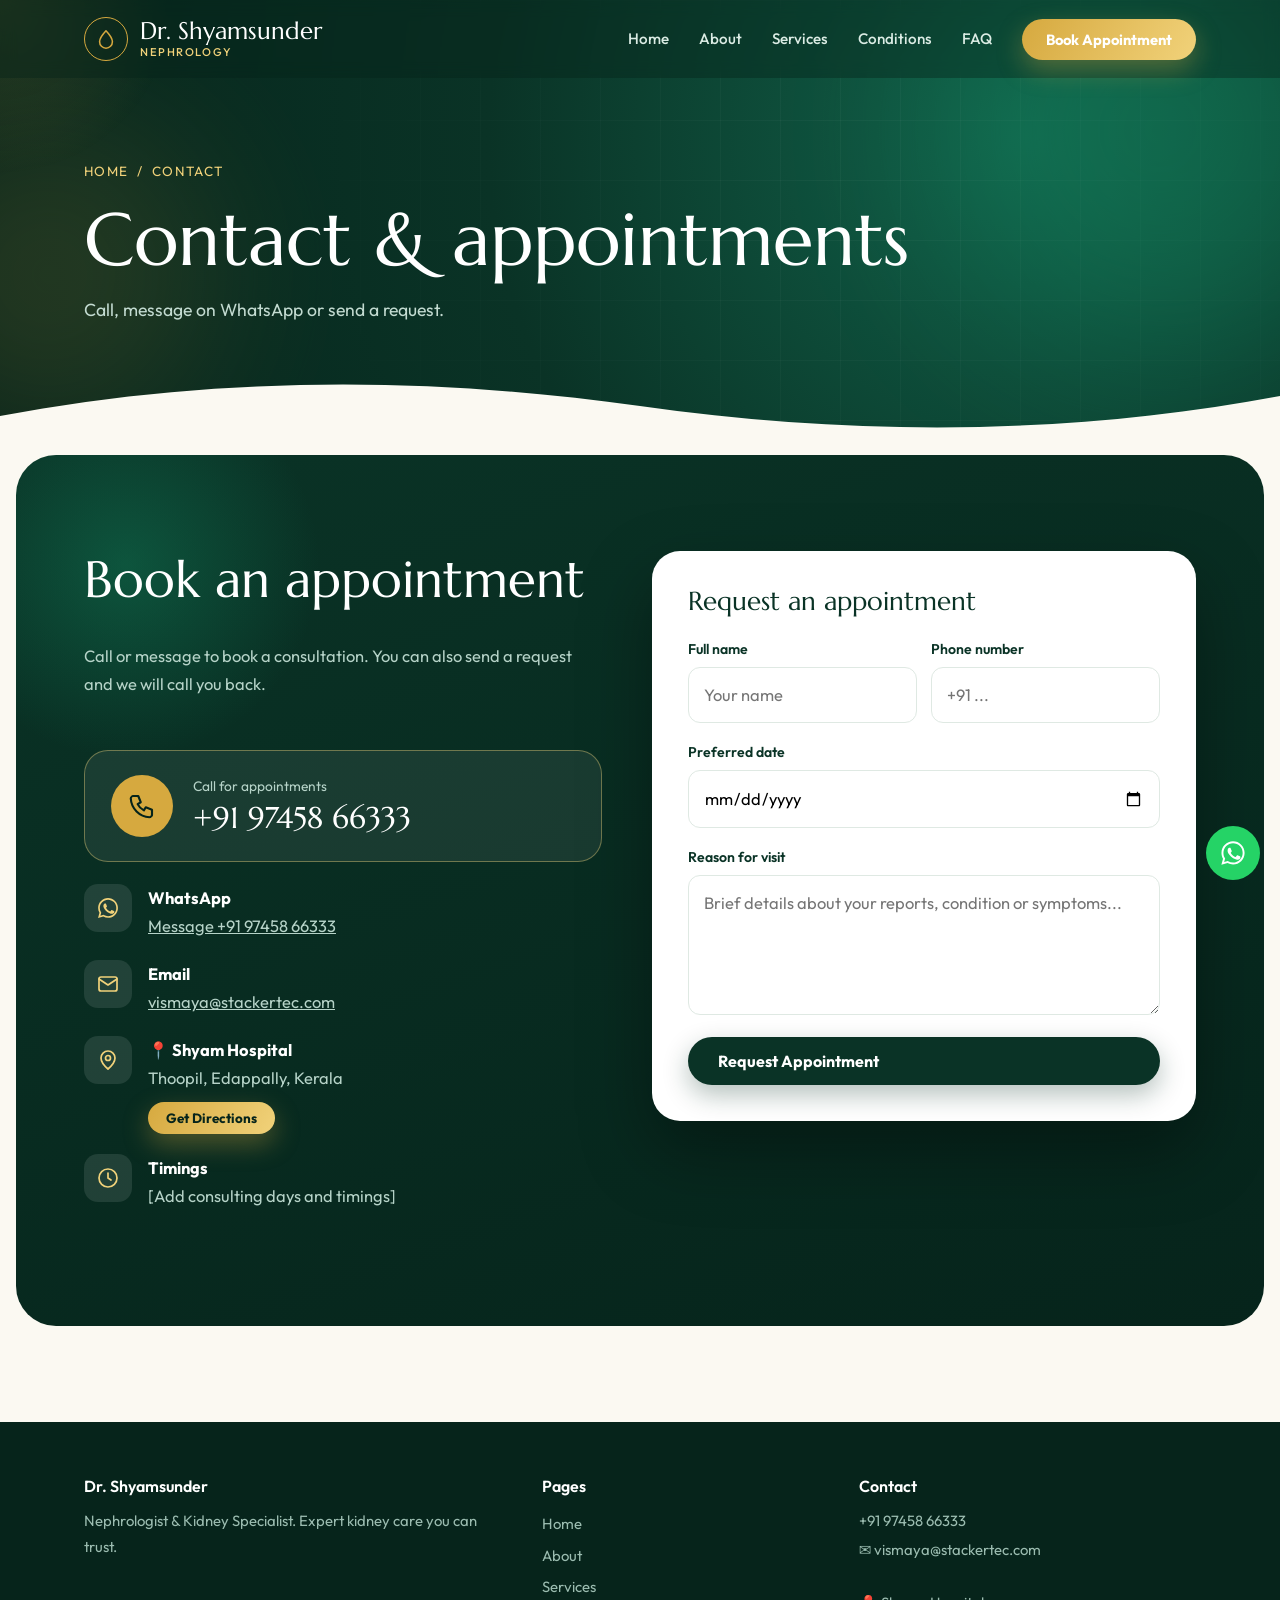
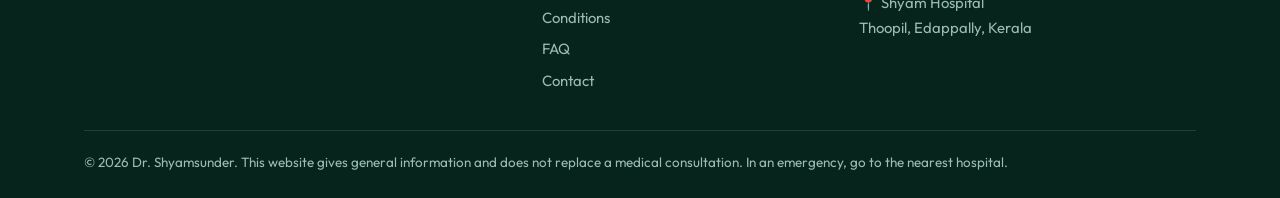
==== doctor11-website/contact.html @ edbea29a "Add files via upload" ====
<!DOCTYPE html>
<html lang="en">
<head>
<meta charset="utf-8">
<meta name="viewport" content="width=device-width,initial-scale=1">
<title>Contact &amp; Appointments | Dr. Shyamsunder, Nephrologist</title>
<meta name="description" content="Book a nephrology appointment with Dr. Shyamsunder. Call +91 97458 66333, message on WhatsApp, or send an appointment request online.">
<link rel="preconnect" href="https://fonts.googleapis.com">
<link rel="stylesheet" href="https://fonts.googleapis.com/css2?family=Marcellus&family=Outfit:wght@400;500;600;700&display=swap">
<link rel="stylesheet" href="css/style.css">
</head>
<body>
<svg width="0" height="0" style="position:absolute"><defs>
<symbol id="kidney" viewBox="0 0 24 24"><path d="M14 3C8 2 4 7 5 13c1 6 5 9 8 8 3-1 2-4 1-5-1-2 0-4 2-4 4-1 6-3 5-6-1-3-4-4-7-3z"/></symbol>
<symbol id="drop" viewBox="0 0 24 24"><path d="M12 3s7 7.5 7 12a7 7 0 01-14 0c0-4.5 7-12 7-12z"/></symbol>
<symbol id="flash" viewBox="0 0 24 24"><path d="M13 2L5 14h6l-1 8 8-12h-6z"/></symbol>
<symbol id="swap" viewBox="0 0 24 24"><path d="M4 8h14l-3-3M20 16H6l3 3"/></symbol>
<symbol id="heart" viewBox="0 0 24 24"><path d="M12 21s-8-5-8-11a4.5 4.5 0 018-3 4.5 4.5 0 018 3c0 6-8 11-8 11z"/></symbol>
<symbol id="shield" viewBox="0 0 24 24"><path d="M12 3l8 3v6c0 5-4 8-8 9-4-1-8-4-8-9V6z"/><path d="M8.5 12l2.5 2.5 4.5-5"/></symbol>
<symbol id="leaf" viewBox="0 0 24 24"><path d="M5 19C5 9 11 4 20 4c0 9-5 15-15 15zM5 19l8-8"/></symbol>
<symbol id="chat" viewBox="0 0 24 24"><path fill="currentColor" stroke="none" d="M12.04 2C6.58 2 2.13 6.45 2.13 11.91C2.13 13.66 2.59 15.36 3.45 16.86L2.05 22L7.3 20.62C8.75 21.41 10.38 21.83 12.04 21.83C17.5 21.83 21.95 17.38 21.95 11.92C21.95 9.27 20.92 6.78 19.05 4.91C17.18 3.03 14.69 2 12.04 2M12.05 3.67C14.25 3.67 16.31 4.53 17.87 6.09C19.42 7.65 20.28 9.72 20.28 11.92C20.28 16.46 16.58 20.15 12.04 20.15C10.56 20.15 9.11 19.76 7.85 19L7.55 18.83L4.43 19.65L5.26 16.61L5.06 16.29C4.24 14.99 3.81 13.47 3.81 11.91C3.81 7.37 7.5 3.67 12.05 3.67M9.05 7.42C8.87 7.42 8.57 7.49 8.32 7.76C8.07 8.03 7.36 8.7 7.36 10.05C7.36 11.4 8.35 12.7 8.49 12.88C8.63 13.07 10.42 15.82 13.16 17C15.44 17.98 15.9 17.78 16.39 17.74C16.88 17.69 17.96 17.09 18.18 16.46C18.4 15.84 18.4 15.3 18.34 15.19C18.27 15.08 18.09 15.02 17.82 14.88C17.54 14.75 16.19 14.09 15.94 14C15.69 13.91 15.51 13.86 15.33 14.14C15.14 14.41 14.61 15.08 14.45 15.26C14.29 15.45 14.13 15.47 13.85 15.33C13.58 15.2 12.69 14.9 11.64 13.97C10.82 13.24 10.27 12.34 10.11 12.07C9.95 11.79 10.1 11.64 10.24 11.51C10.36 11.39 10.51 11.2 10.65 11.04C10.79 10.88 10.84 10.76 10.93 10.58C11.02 10.4 10.97 10.24 10.9 10.11C10.84 9.97 10.28 8.6 10.05 8.05C9.82 7.51 9.59 7.59 9.42 7.58C9.26 7.58 9.07 7.42 9.05 7.42Z"/></symbol>
<symbol id="mail" viewBox="0 0 24 24"><rect x="3" y="5" width="18" height="14" rx="2"/><path d="M3 7l9 6 9-6"/></symbol>
<symbol id="phone" viewBox="0 0 24 24"><path d="M5 4h4l2 5-2.5 1.5a11 11 0 005 5L15 13l5 2v4a2 2 0 01-2 2A16 16 0 013 6a2 2 0 012-2z"/></symbol>
<symbol id="cal" viewBox="0 0 24 24"><rect x="4" y="5" width="16" height="15" rx="2"/><path d="M4 10h16M9 3v4M15 3v4"/></symbol>
<symbol id="pin" viewBox="0 0 24 24"><path d="M12 21s7-6 7-11a7 7 0 10-14 0c0 5 7 11 7 11z"/><circle cx="12" cy="10" r="2.5"/></symbol>
<symbol id="clock" viewBox="0 0 24 24"><circle cx="12" cy="12" r="9"/><path d="M12 7v5l3 2"/></symbol>
<symbol id="chat2" viewBox="0 0 24 24"><path d="M4 5h16v11H9l-5 4z"/></symbol>
<symbol id="list" viewBox="0 0 24 24"><path d="M9 6h11M9 12h11M9 18h11M4 6h.01M4 12h.01M4 18h.01"/></symbol>
<symbol id="clip" viewBox="0 0 24 24"><rect x="5" y="4" width="14" height="17" rx="2"/><path d="M9 4V3h6v1M9 11h6M9 15h4"/></symbol>
<symbol id="glass" viewBox="0 0 24 24"><path d="M7 3h10l-1 18H8z"/><path d="M7.500 10h9"/></symbol>
<symbol id="salt" viewBox="0 0 24 24"><path d="M8 3h8v4H8zM7 7h10l-1 14H8z"/></symbol>
<symbol id="pill" viewBox="0 0 24 24"><rect x="3" y="9" width="18" height="7" rx="3.500" transform="rotate(-40 12 12)"/><path d="M9.500 9.500l5 5"/></symbol>
</defs></svg>

<div id="bar"></div>
<div id="glow"></div>
<div id="toast"></div>

<header id="hd">
  <div class="w">
    <a class="logo" href="index.html"><i><svg class="i" style="width:22px;height:22px"><use href="#drop"/></svg></i><span>Dr. Shyamsunder<small>Nephrology</small></span></a>
    <button class="bg" id="bg" aria-label="Menu">&#9776;</button>
    <nav id="nv" aria-label="Main">
      <a href="index.html">Home</a>
      <a href="about.html">About</a>
      <a href="services.html">Services</a>
      <a href="conditions.html">Conditions</a>
      <a href="faq.html">FAQ</a>
      <a class="btn mag on" href="contact.html">Book Appointment</a>
    </nav>
  </div>
</header>

<main>
  <div class="ph">
    <div class="blob b1" data-sp=".09"></div>
    <div class="blob b2" data-sp="-.06"></div>
    <div class="w">
      <div class="crumb hx" style="--i:0"><a href="index.html">Home</a> &nbsp;/&nbsp; Contact</div>
      <h1 class="hx" style="--i:1">Contact &amp; appointments</h1>
      <p class="hx" style="--i:2">Call, message on WhatsApp or send a request.</p>
    </div>
    <div class="cur" aria-hidden="true">
      <svg viewBox="0 0 1440 80" preserveAspectRatio="none"><path d="M0 80V40C240 0 480 0 720 30s480 30 720-10V80z" fill="#fbf9f2"/></svg>
    </div>
  </div>

  <section class="dk" id="contact">
    <div class="w ct">
      <div>
        <div class="head">
          <h2 class="rv">Book an appointment</h2>
          <p class="rv">Call or message to book a consultation. You can also send a request and we will call you back.</p>
        </div>
        <a class="call rv" href="tel:+919745866333">
          <svg class="i"><use href="#phone"/></svg>
          <div>
            <small>Call for appointments</small>
            <b>+91 97458 66333</b>
          </div>
        </a>
        <div class="ci rv">
          <svg class="i"><use href="#chat"/></svg>
          <div>
            <b>WhatsApp</b>
            <a href="https://wa.me/919745866333" target="_blank" rel="noopener" style="color:#b6d3c8">Message +91 97458 66333</a>
          </div>
        </div>
        <div class="ci rv">
          <svg class="i"><use href="#mail"/></svg>
          <div>
            <b>Email</b>
            <a href="mailto:vismaya@stackertec.com" style="color:#b6d3c8">vismaya@stackertec.com</a>
          </div>
        </div>
        <div class="ci rv">
          <svg class="i"><use href="#pin"/></svg>
          <div>
            <b>📍 Shyam Hospital</b>
            <span>Thoopil, Edappally, Kerala</span>
            <div style="margin-top:10px">
              <a href="https://www.google.com/maps/search/?api=1&query=Shyam+Hospital+Thoopil+Edappally+Kerala" target="_blank" rel="noopener" class="btn mag" style="padding:8px 18px;font-size:.84rem">Get Directions</a>
            </div>
          </div>
        </div>
        <div class="ci rv">
          <svg class="i"><use href="#clock"/></svg>
          <div>
            <b>Timings</b>
            <span>[Add consulting days and timings]</span>
          </div>
        </div>
      </div>
      <div class="fm rv" data-r="r">
        <h3>Request an appointment</h3>
        <form id="bk">
          <div class="row">
            <div>
              <label for="n">Full name</label>
              <input id="n" required placeholder="Your name">
            </div>
            <div>
              <label for="p">Phone number</label>
              <input id="p" type="tel" required placeholder="+91 ...">
            </div>
          </div>
          <div>
            <label for="d">Preferred date</label>
            <input id="d" type="date">
          </div>
          <div>
            <label for="m">Reason for visit</label>
            <textarea id="m" rows="4" placeholder="Brief details about your reports, condition or symptoms..."></textarea>
          </div>
          <button class="btn g" type="submit">Request Appointment</button>
        </form>
      </div>
    </div>
  </section>
</main>

<footer>
  <div class="w">
    <div class="cols">
      <div>
        <h3>Dr. Shyamsunder</h3>
        <p>Nephrologist &amp; Kidney Specialist. Expert kidney care you can trust.</p>
      </div>
      <div>
        <h3>Pages</h3>
        <a href="index.html">Home</a>
        <a href="about.html">About</a>
        <a href="services.html">Services</a>
        <a href="conditions.html">Conditions</a>
        <a href="faq.html">FAQ</a>
        <a href="contact.html">Contact</a>
      </div>
      <div>
        <h3>Contact</h3>
        <p>+91 97458 66333<br><a href="mailto:vismaya@stackertec.com">✉️ vismaya@stackertec.com</a><br>📍 Shyam Hospital<br>Thoopil, Edappally, Kerala</p>
      </div>
    </div>
    <div class="legal">&copy; <span id="yr">2026</span> Dr. Shyamsunder. This website gives general information and does not replace a medical consultation. In an emergency, go to the nearest hospital.</div>
  </div>
</footer>

<a class="wa" href="https://wa.me/919745866333" aria-label="Chat on WhatsApp"><svg class="i" style="width:28px;height:28px"><use href="#chat"/></svg></a>
<button class="up" aria-label="Back to top">&#8593;</button>
<div class="mb">
  <a href="tel:+919745866333"><svg class="i"><use href="#phone"/></svg>Call</a>
  <a href="https://wa.me/919745866333"><svg class="i"><use href="#chat"/></svg>WhatsApp</a>
  <a href="contact.html"><svg class="i"><use href="#cal"/></svg>Book</a>
</div>

<script src="js/main.js"></script>
</body>
</html>
---- doctor11-website/css/style.css ----
:root{--deep:#06241b;--forest:#0a3326;--em:#138a62;--mint:#dff5ea;--gold:#d6a93f;--gold2:#f1d27a;--cream:#fbf9f2;--ink:#16302a;--mu:#587068;--ln:#dfe9e3}
*{box-sizing:border-box;margin:0;padding:0}html{scroll-behavior:smooth;scroll-padding-top:90px}
body{font:16.5px/1.7 Outfit,system-ui,sans-serif;color:var(--ink);background:var(--cream);overflow-x:hidden}
h1,h2,h3{font-family:Marcellus,Georgia,serif;font-weight:400;line-height:1.12;color:var(--forest)}
h2{font-size:clamp(2rem,4.6vw,3.2rem)}h3{font-size:1.25rem;margin-bottom:6px}p{color:var(--mu)}a{color:inherit}
.w{max-width:1160px;margin:auto;padding:0 24px}section{padding:96px 0}
.i{width:26px;height:26px;stroke:currentColor;fill:none;stroke-width:1.7;stroke-linecap:round;stroke-linejoin:round;flex:none}
.i:has(use[href="#chat"]),.i use[href="#chat"],.wa .i{stroke:none!important;fill:currentColor!important}
.btn{display:inline-flex;align-items:center;gap:10px;background:linear-gradient(120deg,var(--gold),var(--gold2));color:var(--deep);padding:14px 30px;border-radius:50px;font:700 1rem Outfit,sans-serif;text-decoration:none;border:0;cursor:pointer;position:relative;overflow:hidden;box-shadow:0 10px 26px rgba(214,169,63,.35);transition:box-shadow .3s}
.btn:after{content:"";position:absolute;top:0;left:-80%;width:50%;height:100%;background:linear-gradient(100deg,transparent,rgba(255,255,255,.6),transparent);transform:skewX(-20deg)}
.btn:hover:after{animation:shine .8s}.btn:hover{box-shadow:0 14px 36px rgba(214,169,63,.55)}
.btn.o{background:transparent;color:#fff;box-shadow:inset 0 0 0 1.5px rgba(255,255,255,.55)}.btn.o:hover{background:#fff;color:var(--deep)}
.btn.g{background:var(--forest);color:#fff;box-shadow:0 10px 26px rgba(10,51,38,.3)}
:focus-visible{outline:3px solid var(--gold);outline-offset:3px}

/* preloader */
#pre{position:fixed;inset:0;background:var(--deep);z-index:500;display:grid;place-items:center;text-align:center;color:#fff;transition:clip-path 1s cubic-bezier(.77,0,.18,1);clip-path:circle(150% at 50% 50%)}
html.seen #pre{display:none}#pre.out{clip-path:circle(0% at 50% 50%)}body.lock{overflow:hidden}
#pre svg{width:110px;height:138px;overflow:visible}#pre .ol{fill:none;stroke:var(--gold);stroke-width:2.5}
#pre .rise{animation:fill 2.3s cubic-bezier(.5,0,.3,1) forwards;transform:translateY(150px)}#pre .wv{animation:wave 1.1s linear infinite}
#pre h2{color:#fff;margin-top:22px;font-size:2rem;opacity:0;animation:up .8s 1.6s both}#pre p{color:var(--gold2);letter-spacing:.14em;font-size:.82rem;text-transform:uppercase;opacity:0;animation:up .8s 1.9s both}

/* header */
header{position:fixed;top:0;left:0;right:0;width:100%;z-index:50;transition:background .35s,box-shadow .35s,border-color .35s;background:rgba(6,36,27,.4);backdrop-filter:blur(8px);-webkit-backdrop-filter:blur(8px)}
header.sc{background:rgba(6,36,27,.95);backdrop-filter:blur(14px);-webkit-backdrop-filter:blur(14px);box-shadow:0 10px 30px rgba(0,0,0,.3);border-bottom:1px solid rgba(241,210,122,.2)}
header .w{display:flex;align-items:center;justify-content:space-between;height:78px;gap:20px;transition:height .35s}
header.sc .w{height:70px}
.logo{display:flex;align-items:center;gap:12px;text-decoration:none;color:#fff;font:400 1.5rem Marcellus,serif;line-height:1.05}
.logo i{width:44px;height:44px;border-radius:50%;border:1.5px solid var(--gold);display:grid;place-items:center;color:var(--gold);animation:pulsegold 2.8s infinite}
.logo small{display:block;font:500 .7rem Outfit;letter-spacing:.14em;text-transform:uppercase;color:var(--gold2)}
nav{display:flex;align-items:center;gap:30px}nav a:not(.btn){color:#dbece4;text-decoration:none;font-weight:500;font-size:.95rem;position:relative;padding:6px 0}
nav a:not(.btn):after{content:"";position:absolute;left:0;bottom:0;height:2px;width:100%;background:var(--gold);transform:scaleX(0);transform-origin:right;transition:transform .35s}
nav a:not(.btn):hover:after,nav a.on:after{transform:scaleX(1);transform-origin:left}nav a.on,nav a:hover{color:#fff}nav .btn{padding:11px 24px;font-size:.92rem}
.bg{display:none;background:none;border:0;font-size:1.8rem;color:#fff;cursor:pointer}

/* hero */
.hero{position:relative;overflow:hidden;background:radial-gradient(circle at 78% 35%,#11624a 0%,var(--forest) 45%,var(--deep) 100%);color:#fff;padding:150px 0 170px}
.blob{position:absolute;border-radius:50%;filter:blur(80px);animation:morph 18s ease-in-out infinite;pointer-events:none}
.b1{width:420px;height:420px;background:var(--em);opacity:.35;right:-90px;top:-80px}.b2{width:320px;height:320px;background:var(--gold);opacity:.14;left:-110px;bottom:20px;animation-delay:-7s}
.hero:before{content:"";position:absolute;inset:0;background-image:linear-gradient(rgba(255,255,255,.04) 1px,transparent 1px),linear-gradient(90deg,rgba(255,255,255,.04) 1px,transparent 1px);background-size:60px 60px;mask-image:radial-gradient(circle at 70% 40%,#000,transparent 70%);-webkit-mask-image:radial-gradient(circle at 70% 40%,#000,transparent 70%)}
.pt{position:absolute;bottom:-30px;border-radius:50% 50% 50% 50%/60% 60% 40% 40%;background:rgba(241,210,122,.35);animation:rise linear infinite;pointer-events:none}
.hero .w{position:relative;display:grid;grid-template-columns:1.1fr .9fr;gap:50px;align-items:center}
.tagp{display:inline-flex;align-items:center;gap:10px;border:1px solid rgba(241,210,122,.5);color:var(--gold2);padding:7px 18px;border-radius:50px;font-size:.84rem;letter-spacing:.1em;text-transform:uppercase;margin-bottom:24px}
.tagp:before{content:"";width:8px;height:8px;border-radius:50%;background:var(--gold);animation:pulsegold 2s infinite}
.hero h1{color:#fff;font-size:clamp(2.6rem,6vw,4.8rem);margin-bottom:18px}
.wd{display:inline-block;overflow:hidden;vertical-align:top;padding-bottom:.14em;margin-right:.22em}.wd span{display:inline-block;transform:translateY(115%) rotate(4deg)}
.go .wd span{animation:lift .95s cubic-bezier(.2,.8,.2,1) forwards;animation-delay:calc(var(--i)*.11s + .15s)}
.gt{background:linear-gradient(100deg,var(--gold),var(--gold2),var(--gold));background-size:200% 100%;-webkit-background-clip:text;background-clip:text;color:transparent;animation:gs 4s linear infinite}
.type{font-weight:600;font-size:1.12rem;color:var(--gold2);min-height:1.9em;margin-bottom:12px}.type:after{content:"";display:inline-block;width:2px;height:1.1em;background:var(--gold);margin-left:3px;vertical-align:-3px;animation:blink 1s steps(1) infinite}
.hero p.lead{color:#c3dbd1;font-size:1.12rem;max-width:50ch;margin-bottom:32px}.hero .btn{margin:0 12px 12px 0}
.hx{opacity:0}.go .hx{animation:up .9s calc(var(--i,0)*.12s + .6s) both}
.pw{position:relative;width:100%;max-width:430px;margin:auto}
.photo{position:relative;aspect-ratio:1;border-radius:50%;overflow:hidden;background:linear-gradient(160deg,#1d7f61,#0b3d2e);border:6px solid rgba(241,210,122,.55);box-shadow:0 30px 80px rgba(0,0,0,.4),0 0 0 14px rgba(255,255,255,.04)}
.photo svg,.photo img{position:absolute;inset:0;width:100%;height:100%;object-fit:cover;object-position:center top}
.txr{position:absolute;inset:-46px;animation:spin 26s linear infinite}.txr text{fill:var(--gold2);font:600 10.5px Outfit;letter-spacing:.2em}
.fc{position:absolute;background:#fff;color:var(--forest);border-radius:16px;padding:12px 18px;box-shadow:0 18px 44px rgba(0,0,0,.3);display:flex;align-items:center;gap:12px;font-weight:700;font-size:.9rem;animation:bob 5s ease-in-out infinite;z-index:2}
.fc small{display:block;font-weight:500;color:var(--mu);font-size:.78rem}.fc .i{width:40px;height:40px;padding:9px;border-radius:12px;background:var(--mint);color:var(--em)}
.f1{left:-40px;bottom:60px}.f2{right:-34px;top:40px;animation-delay:-2.3s}
.cur{position:absolute;left:0;right:0;bottom:-1px;line-height:0}.cur svg{width:100%;height:80px}

/* quick contact */
.qc{margin-top:-84px;position:relative;z-index:5}.qc .g{display:grid;grid-template-columns:repeat(3,1fr);gap:0;background:#fff;border-radius:24px;box-shadow:0 26px 60px rgba(6,36,27,.2);overflow:hidden}
.qc a{display:flex;align-items:center;gap:16px;padding:26px 28px;text-decoration:none;transition:background .3s}.qc a+a{border-left:1px solid var(--ln)}.qc a:hover{background:var(--mint)}
.qc .i{width:52px;height:52px;padding:13px;border-radius:50%;background:var(--forest);color:var(--gold2);transition:transform .4s}.qc a:hover .i{transform:rotate(-12deg) scale(1.1)}
.qc small{display:block;color:var(--mu);font-size:.82rem}.qc b{font:400 1.3rem Marcellus,serif;color:var(--forest)}

/* marquee */
.mq{margin-top:70px;overflow:hidden;white-space:nowrap;border-block:1px solid var(--ln);padding:18px 0;font:400 1.5rem Marcellus,serif;color:var(--forest)}
.mq div{display:inline-block;animation:mq 34s linear infinite}.mq span{padding:0 28px}.mq span:after{content:"\2726";color:var(--gold);margin-left:56px}
.head{max-width:640px;margin-bottom:52px}.head.c{margin:0 auto 52px;text-align:center}.head p{margin-top:14px}
.head h2:after{content:"";display:block;width:80px;height:3px;background:linear-gradient(90deg,var(--gold),transparent);margin-top:16px;transform:scaleX(0);transform-origin:left;transition:transform .9s .3s}
.head.c h2:after{margin-left:auto;margin-right:auto;background:linear-gradient(90deg,transparent,var(--gold),transparent)}.head.in h2:after{transform:scaleX(1)}

/* about */
.ab{display:grid;grid-template-columns:.9fr 1.1fr;gap:70px;align-items:center}
.ap{position:relative;max-width:440px}.ap .arch{aspect-ratio:4/5;border-radius:220px 220px 28px 28px;overflow:hidden;background:linear-gradient(160deg,#1d7f61,#0b3d2e);position:relative;box-shadow:0 30px 70px rgba(6,36,27,.25)}
.ap .arch svg,.ap .arch img{position:absolute;inset:0;width:100%;height:100%;object-fit:cover;object-position:center top}
.ap:before{content:"";position:absolute;inset:-16px 16px 16px -16px;border-radius:236px 236px 36px 36px;border:2px solid var(--gold);opacity:.6;animation:bob 6s ease-in-out infinite}
.vals{display:grid;gap:14px;margin-top:26px}.vals div{display:flex;gap:16px;align-items:flex-start;padding:16px 18px;background:#fff;border:1px solid var(--ln);border-radius:16px;transition:transform .3s,box-shadow .3s}
.vals div:hover{transform:translateX(8px);box-shadow:0 12px 30px rgba(6,36,27,.1)}.vals .i{width:44px;height:44px;padding:10px;border-radius:12px;background:var(--mint);color:var(--em)}.vals b{color:var(--forest)}.vals span{display:block;font-size:.93rem;color:var(--mu)}
.tags{display:flex;flex-wrap:wrap;gap:10px;margin:22px 0 4px}.tags span{border:1px solid var(--gold);color:var(--forest);padding:6px 16px;border-radius:30px;font-weight:600;font-size:.86rem;background:#fff}

/* services bento */
.dk{background:linear-gradient(160deg,var(--forest),var(--deep));color:#fff;margin:0 16px;border-radius:40px;position:relative;overflow:hidden}
.dk:before{content:"";position:absolute;left:-100px;top:-100px;width:420px;height:420px;border-radius:50%;background:radial-gradient(var(--em),transparent 65%);opacity:.4;animation:morph 15s ease-in-out infinite}
.dk h2{color:#fff}.dk .head p{color:#b6d3c8}.dk .w{position:relative}
.bento{display:grid;grid-template-columns:repeat(4,1fr);gap:20px}
.card{position:relative;overflow:hidden;background:rgba(255,255,255,.06);border:1px solid rgba(255,255,255,.14);border-radius:24px;padding:28px 24px;color:#fff;transform:perspective(900px) rotateX(var(--rx,0deg)) rotateY(var(--ry,0deg));transition:transform .15s,border-color .3s,background .3s}
.card:before{content:"";position:absolute;inset:0;background:radial-gradient(240px circle at var(--mx,50%) var(--my,50%),rgba(241,210,122,.22),transparent 60%);opacity:0;transition:opacity .3s}.card:hover:before{opacity:1}.card:hover{border-color:rgba(241,210,122,.6);background:rgba(255,255,255,.09)}
.card .i{width:50px;height:50px;padding:12px;border-radius:15px;background:linear-gradient(135deg,var(--gold),var(--gold2));color:var(--deep);margin-bottom:18px;position:relative}
.card h3{color:#fff;position:relative;font-size:1.12rem}.card p{color:#b6d3c8;font-size:.93rem;position:relative}
.card.big{grid-column:span 2;grid-row:span 2;display:flex;flex-direction:column;justify-content:flex-end;background:linear-gradient(160deg,rgba(19,138,98,.5),rgba(255,255,255,.05));border-color:rgba(241,210,122,.4)}
.card.big .i{width:72px;height:72px;padding:18px;margin-bottom:auto}.card.big h3{font-size:1.9rem}.card.big p{font-size:1.02rem;margin-top:6px}

/* steps */
.steps{display:grid;grid-template-columns:repeat(4,1fr);gap:24px;position:relative}.steps:before{content:"";position:absolute;top:33px;left:12%;right:12%;height:2px;background:repeating-linear-gradient(90deg,var(--gold) 0 10px,transparent 10px 20px)}
.st{text-align:center;position:relative}.st .n{width:68px;height:68px;margin:0 auto 18px;border-radius:50%;background:var(--forest);color:var(--gold2);display:grid;place-items:center;font:400 1.7rem Marcellus;box-shadow:0 0 0 8px var(--mint);transition:transform .4s,background .3s}
.st:hover .n{transform:scale(1.14) rotate(-10deg);background:var(--em)}

/* conditions */
.tabs{display:flex;flex-wrap:wrap;gap:10px;margin-bottom:26px}.tabs button{border:1.5px solid var(--ln);background:#fff;color:var(--forest);padding:12px 24px;border-radius:50px;font:600 .95rem Outfit;cursor:pointer;transition:all .3s}
.tabs button:hover{border-color:var(--gold);transform:translateY(-2px)}.tabs button[aria-selected=true]{background:var(--forest);color:var(--gold2);border-color:var(--forest);box-shadow:0 12px 26px rgba(10,51,38,.25)}
.pn{display:none;background:#fff;border:1px solid var(--ln);border-radius:28px;padding:38px;grid-template-columns:1fr 1fr;gap:34px}.pn.on{display:grid;animation:up .6s both}
.pn ul{list-style:none;margin-top:14px}.pn li{padding:7px 0 7px 32px;position:relative;color:var(--ink)}
.pn li:before{content:"";position:absolute;left:0;top:12px;width:19px;height:19px;border-radius:50%;background:var(--em) url("data:image/svg+xml,%3Csvg xmlns='http://www.w3.org/2000/svg' viewBox='0 0 20 20'%3E%3Cpath d='M5 10l3.5 3.5L15 7' stroke='white' stroke-width='2.2' fill='none' stroke-linecap='round'/%3E%3C/svg%3E") center/13px no-repeat}

/* flip tips */
.fg{display:grid;grid-template-columns:repeat(auto-fit,minmax(200px,1fr));gap:20px}
.flip{perspective:900px;height:210px;cursor:pointer;border:0;background:none;text-align:center;font:inherit}
.flip>div{position:relative;width:100%;height:100%;transform-style:preserve-3d;transition:transform .7s cubic-bezier(.2,.8,.2,1)}
.flip:hover>div,.flip:focus-visible>div,.flip.on>div{transform:rotateY(180deg)}
.flip .f,.flip .b{position:absolute;inset:0;backface-visibility:hidden;-webkit-backface-visibility:hidden;border-radius:24px;padding:22px;display:flex;flex-direction:column;align-items:center;justify-content:center;gap:10px}
.flip .f{background:#fff;border:1px solid var(--ln);box-shadow:0 10px 28px rgba(6,36,27,.06)}.flip .f .i{width:56px;height:56px;padding:14px;border-radius:50%;background:var(--mint);color:var(--em)}.flip .f b{font:400 1.2rem Marcellus;color:var(--forest)}
.flip .b{transform:rotateY(180deg);background:linear-gradient(160deg,var(--forest),var(--deep));color:#d4e8df;font-size:.93rem;line-height:1.55}

/* faq */
.fq{max-width:860px;margin:auto}details{background:#fff;border:1px solid var(--ln);border-radius:18px;padding:20px 26px;margin-bottom:14px;transition:box-shadow .3s,border-color .3s}
details[open]{border-color:var(--gold);box-shadow:0 14px 34px rgba(214,169,63,.18)}
summary{font:400 1.2rem Marcellus,serif;color:var(--forest);cursor:pointer;list-style:none;display:flex;justify-content:space-between;gap:16px;align-items:center}summary::-webkit-details-marker{display:none}
summary:after{content:"+";width:32px;height:32px;border-radius:50%;background:var(--mint);color:var(--em);display:grid;place-items:center;font:1.4rem Outfit;flex:none;transition:transform .35s,background .3s}details[open] summary:after{transform:rotate(135deg);background:var(--gold);color:var(--deep)}
details p{margin-top:12px;animation:up .4s both}

/* contact */
.ct{display:grid;grid-template-columns:1fr 1.05fr;gap:50px;align-items:start}
.call{display:flex;align-items:center;gap:20px;background:rgba(255,255,255,.07);border:1px solid rgba(241,210,122,.4);border-radius:24px;padding:24px 26px;text-decoration:none;margin-bottom:22px;transition:background .3s}.call:hover{background:rgba(255,255,255,.12)}
.call .i{width:62px;height:62px;padding:16px;border-radius:50%;background:var(--gold);color:var(--deep);animation:pulsegold 2.2s infinite}.call small{color:#b6d3c8;display:block}.call b{font:400 1.9rem Marcellus;color:#fff}
.ci{display:flex;gap:16px;margin-bottom:20px;align-items:flex-start}.ci .i{width:48px;height:48px;padding:12px;border-radius:14px;background:rgba(255,255,255,.1);color:var(--gold2)}.ci b{display:block;color:#fff}.ci span{color:#b6d3c8}
.fm{background:#fff;border-radius:28px;padding:36px;box-shadow:0 30px 70px rgba(0,0,0,.35)}.fm h3{font-size:1.6rem;margin-bottom:18px}
form{display:grid;gap:14px}label{font-weight:600;font-size:.88rem;color:var(--forest)}
input,textarea{width:100%;padding:13px 15px;border:1.5px solid var(--ln);border-radius:12px;font:inherit;margin-top:5px;background:#fff;transition:border-color .25s,box-shadow .25s}
input:focus,textarea:focus{border-color:var(--em);outline:0;box-shadow:0 0 0 4px rgba(19,138,98,.14)}.row{display:grid;grid-template-columns:1fr 1fr;gap:14px}

/* footer */
footer{background:var(--deep);color:#9bbcb0;margin-top:96px;padding:54px 0 24px;font-size:.93rem}footer .cols{display:grid;grid-template-columns:1.5fr 1fr 1.2fr;gap:36px}
footer h3{color:#fff;font:600 1rem Outfit;margin-bottom:12px}footer p{color:#9bbcb0}footer a{display:block;text-decoration:none;padding:3px 0}footer a:hover{color:var(--gold2)}.legal{border-top:1px solid rgba(255,255,255,.12);margin-top:34px;padding-top:20px;font-size:.84rem}

/* ui widgets & animations */
#bar{position:fixed;top:0;left:0;height:4px;width:0;background:linear-gradient(90deg,var(--gold),var(--gold2));z-index:600}
.wa,.up{position:fixed;right:20px;width:54px;height:54px;border-radius:50%;display:grid;place-items:center;z-index:90;border:0;cursor:pointer}
.wa{bottom:20px;background:#25d366;color:#fff;animation:pw 2.4s infinite}.up{bottom:86px;background:var(--forest);color:var(--gold2);font-size:1.3rem;opacity:0;pointer-events:none;transition:opacity .3s}.up.s{opacity:1;pointer-events:auto}
#glow{position:fixed;left:0;top:0;width:380px;height:380px;margin:-190px 0 0 -190px;border-radius:50%;background:radial-gradient(rgba(214,169,63,.16),transparent 65%);pointer-events:none;z-index:1;transition:transform .12s linear}
.rv{opacity:0}.rv.in{opacity:1;animation:rvin .9s var(--d,0s) cubic-bezier(.2,.7,.2,1) backwards}
.rv[data-r=l]{--x:-60px;--y:0px}.rv[data-r=r]{--x:60px;--y:0px}.rv[data-r=z]{--y:0px;--s:.85}

/* inner page header */
.ph{position:relative;overflow:hidden;background:radial-gradient(circle at 80% 30%,#11624a 0%,var(--forest) 50%,var(--deep) 100%);color:#fff;padding:160px 0 130px}
.ph:before{content:"";position:absolute;inset:0;background-image:linear-gradient(rgba(255,255,255,.04) 1px,transparent 1px),linear-gradient(90deg,rgba(255,255,255,.04) 1px,transparent 1px);background-size:60px 60px;mask-image:radial-gradient(circle at 70% 40%,#000,transparent 70%);-webkit-mask-image:radial-gradient(circle at 70% 40%,#000,transparent 70%)}
.ph .w{position:relative}.ph h1{color:#fff;font-size:clamp(2.6rem,6.5vw,4.6rem)}.ph p{color:#c3dbd1;max-width:54ch;margin-top:14px;font-size:1.1rem}
.crumb{color:var(--gold2);font-size:.84rem;letter-spacing:.1em;text-transform:uppercase;margin-bottom:16px}.crumb a{text-decoration:none}.crumb a:hover{text-decoration:underline}

/* cta band */
.cta{background:linear-gradient(120deg,var(--gold),var(--gold2));margin:96px 16px 0;border-radius:36px;text-align:center;padding:72px 24px;position:relative;overflow:hidden}
.cta h2{color:var(--deep)}.cta p{color:#4a3a10;margin:12px auto 28px;max-width:50ch}.cta .btn{background:var(--forest);color:#fff;box-shadow:0 10px 26px rgba(10,51,38,.3)}
.more{text-align:center;margin-top:40px}

/* toast */
#toast{position:fixed;left:50%;bottom:90px;transform:translate(-50%,20px);background:var(--deep);color:#fff;padding:12px 22px;border-radius:30px;box-shadow:0 14px 40px rgba(0,0,0,.35);opacity:0;pointer-events:none;transition:opacity .4s,transform .4s;z-index:700;max-width:90vw;text-align:center;font-size:.92rem;border:1px solid rgba(241,210,122,.4)}
#toast.s{opacity:1;transform:translate(-50%,0)}

/* mobile bottom bar */
.mb{display:none}

/* keyframes */
@keyframes rvin{from{opacity:0;transform:translate(var(--x,0),var(--y,44px)) scale(var(--s,1))}to{opacity:1;transform:none}}
@keyframes up{from{opacity:0;transform:translateY(34px)}to{opacity:1;transform:none}}@keyframes lift{to{transform:none}}
@keyframes spin{to{transform:rotate(360deg)}}@keyframes bob{0%,100%{transform:translateY(0)}50%{transform:translateY(-12px)}}
@keyframes morph{0%,100%{border-radius:50%;transform:translate(0,0)}33%{border-radius:42% 58% 55% 45%;transform:translate(30px,-20px)}66%{border-radius:58% 42% 40% 60%;transform:translate(-20px,24px)}}
@keyframes gs{to{background-position:-200% 0}}@keyframes blink{50%{opacity:0}}@keyframes shine{to{left:130%}}@keyframes mq{to{transform:translateX(-50%)}}
@keyframes fill{to{transform:translateY(8px)}}@keyframes wave{to{transform:translateX(-60px)}}
@keyframes rise{0%{transform:translateY(0) scale(.6);opacity:0}15%{opacity:1}100%{transform:translateY(-760px) scale(1.2);opacity:0}}
@keyframes pulsegold{0%{box-shadow:0 0 0 0 rgba(214,169,63,.55)}70%,100%{box-shadow:0 0 0 16px rgba(214,169,63,0)}}
@keyframes pw{0%{box-shadow:0 0 0 0 rgba(37,211,102,.6)}70%,100%{box-shadow:0 0 0 18px rgba(37,211,102,0)}}

/* responsive */
@media(max-width:900px){
section{padding:64px 0}
.hero{padding:120px 0 150px}
.hero .w,.ab,.ct,footer .cols,.pn{grid-template-columns:1fr}
.qc .g{grid-template-columns:1fr}
.qc a+a{border-left:0;border-top:1px solid var(--ln)}
.bento{grid-template-columns:1fr 1fr}
.card.big{grid-column:span 2;grid-row:auto;min-height:260px}
.steps{grid-template-columns:1fr 1fr}
.steps:before{display:none}
.dk{margin:0 8px;border-radius:28px}
.f1{left:0}.f2{right:0}.txr{inset:-30px}
.bg{display:block}
nav{display:none;position:absolute;top:100%;left:0;right:0;background:rgba(6,36,27,.98);backdrop-filter:blur(14px);-webkit-backdrop-filter:blur(14px);flex-direction:column;align-items:flex-start;padding:18px 24px 26px;gap:14px;border-bottom:1px solid rgba(241,210,122,.2);max-height:calc(100vh - 78px - 64px);overflow-y:auto;box-shadow:0 16px 40px rgba(0,0,0,.4)}
nav.open{display:flex}
.row{grid-template-columns:1fr}
.ph{padding:130px 0 110px}
.cta{margin:64px 8px 0;border-radius:26px}
.mb{display:grid;grid-template-columns:repeat(3,1fr);position:fixed;left:0;right:0;bottom:0;z-index:95;background:var(--deep);border-top:1px solid rgba(241,210,122,.3)}
.mb a{display:flex;flex-direction:column;align-items:center;gap:2px;padding:9px 0 10px;color:#fff;text-decoration:none;font-size:.78rem;font-weight:600}
.mb a:first-child{color:var(--gold2)}.mb a:nth-child(2){color:#4be38a}.mb .i{width:22px;height:22px}
.wa{display:none}.up{bottom:76px}
body{padding-bottom:64px}
}

@media(max-width:560px){
.bento{grid-template-columns:1fr}.card.big{grid-column:auto}
.tagp{font-size:.72rem;letter-spacing:.05em;padding:7px 14px;text-align:left}.tagp:before{flex:none}
}

@media(prefers-reduced-motion:reduce){
*{animation:none!important;transition:none!important}
.wd span,.hx,.rv{opacity:1!important;transform:none!important}
#pre,#glow,.pt{display:none}
}
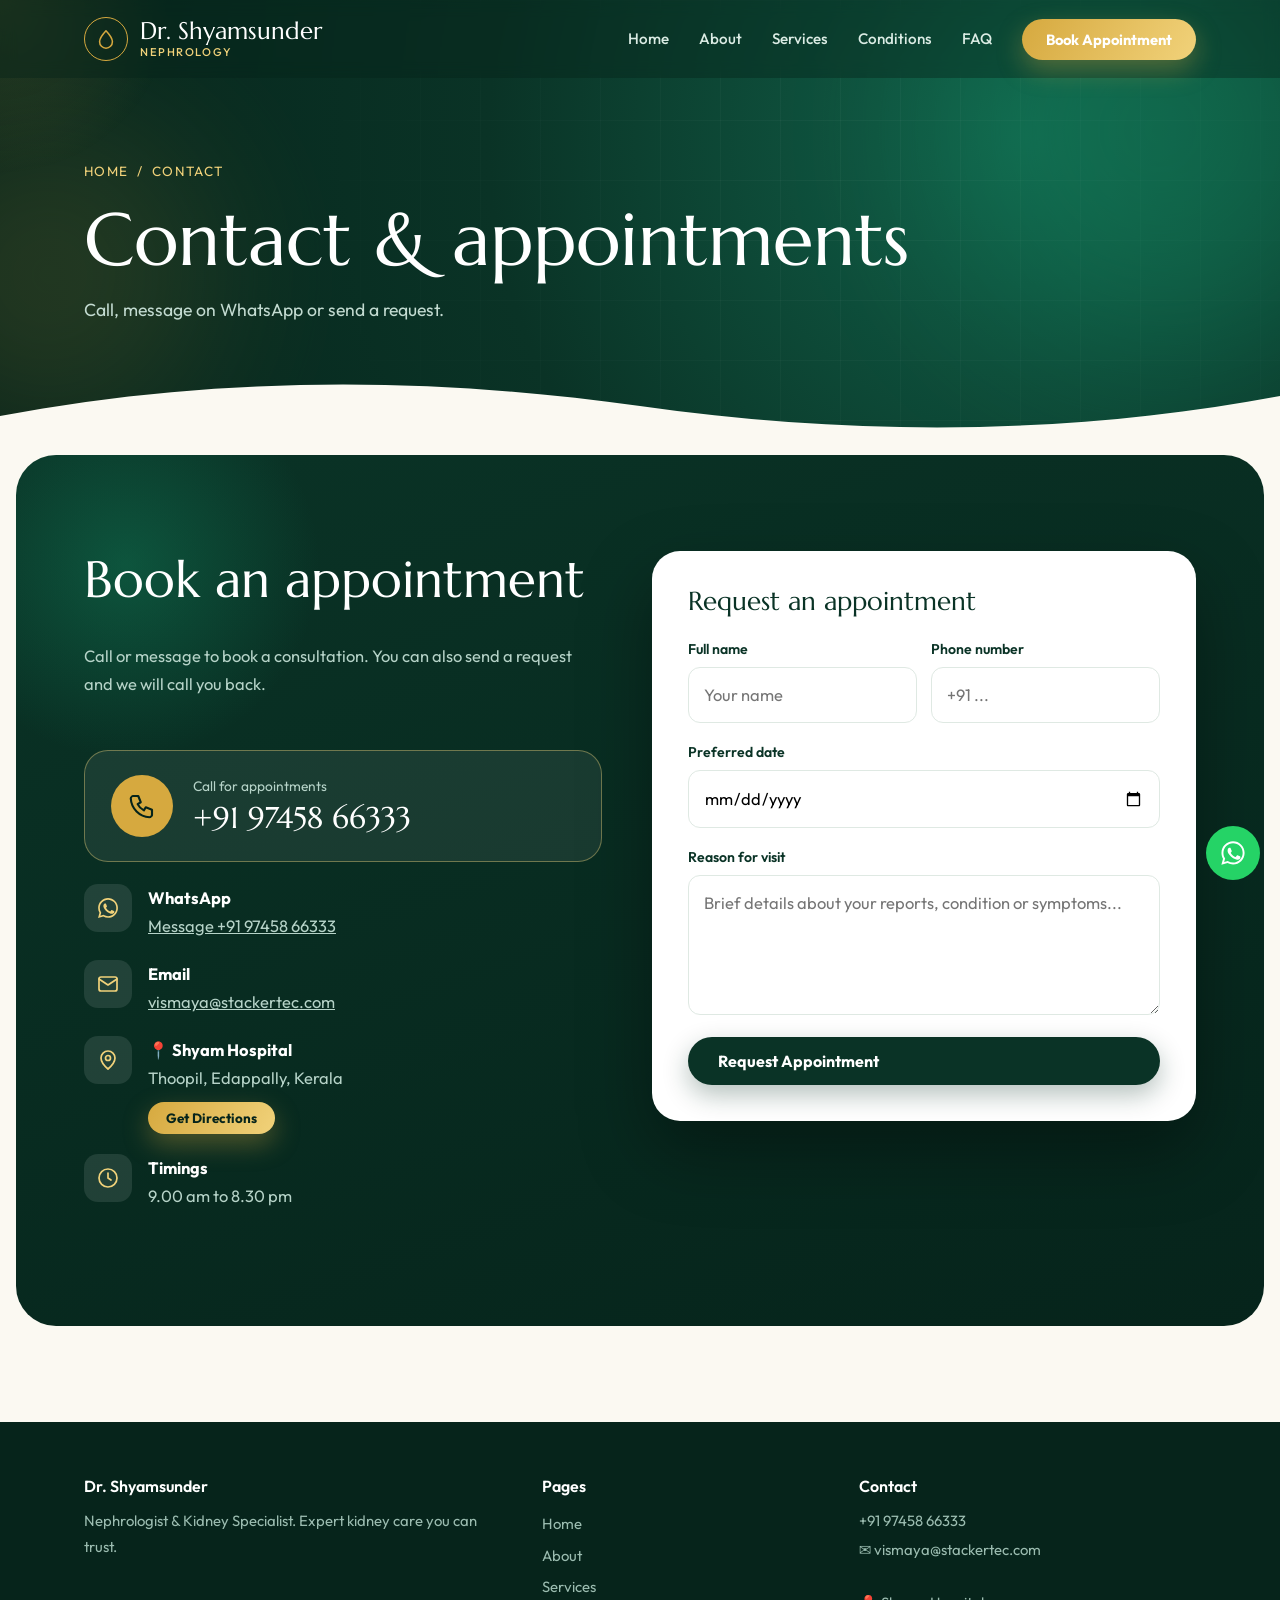
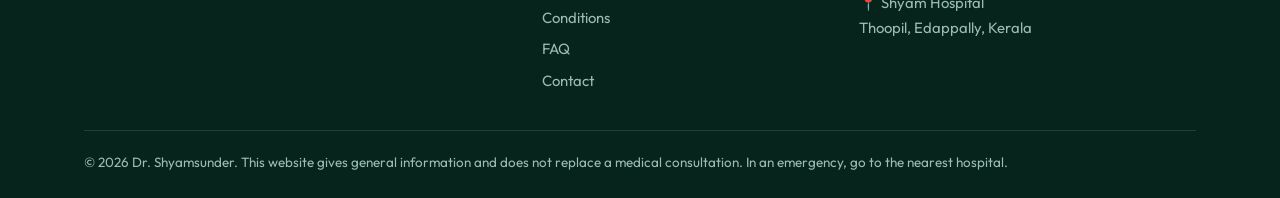
==== commit 5fca79b4: "Update contact.html" ====
--- a/doctor11-website/contact.html
+++ b/doctor11-website/contact.html
@@ -107,7 +107,7 @@
           <svg class="i"><use href="#clock"/></svg>
           <div>
             <b>Timings</b>
-            <span>[Add consulting days and timings]</span>
+            <span>9.00 am to 8.30 pm</span>
           </div>
         </div>
       </div>
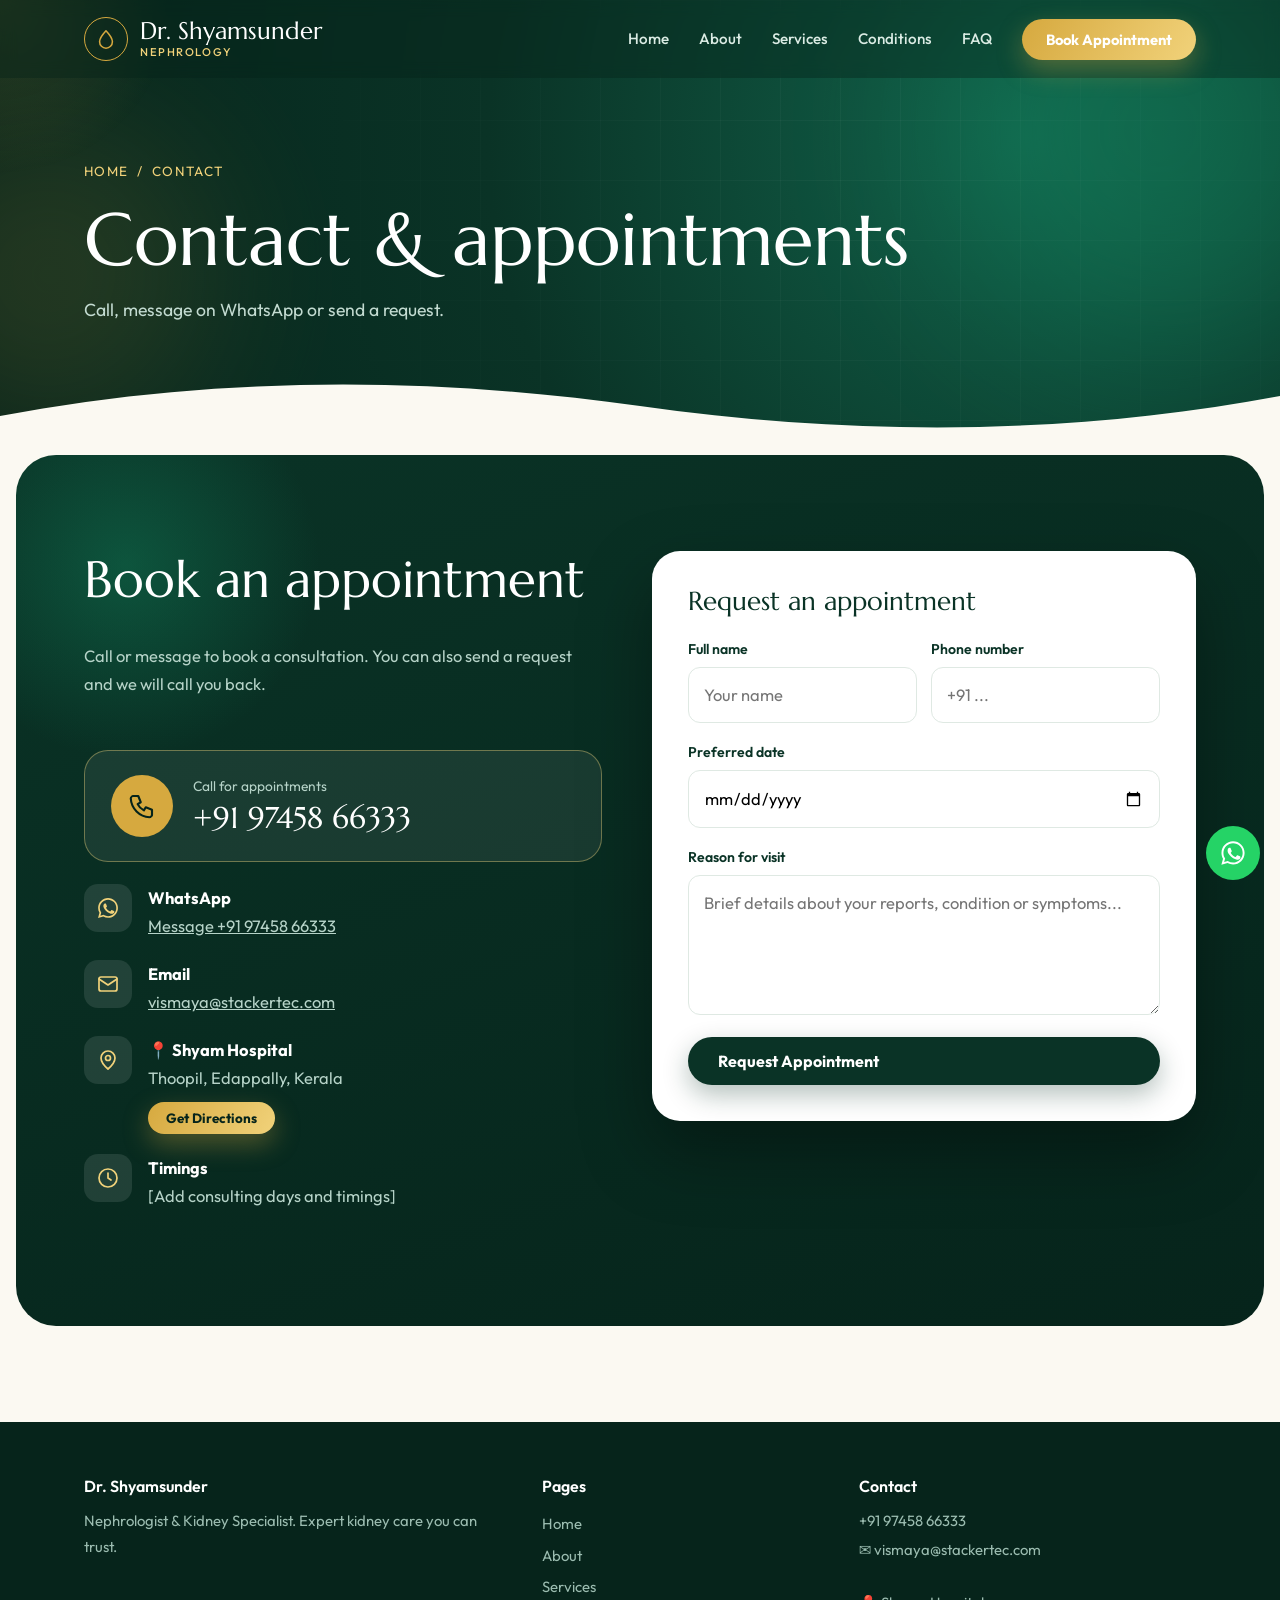
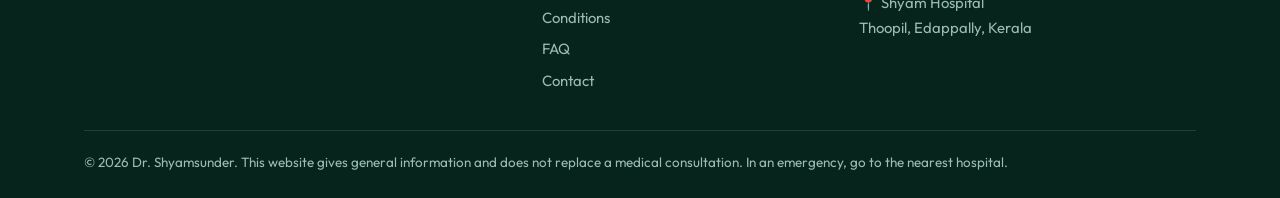
==== commit fa8135ac: "Add files via upload" ====
--- a/doctor11-website/contact.html
+++ b/doctor11-website/contact.html
@@ -107,7 +107,7 @@
           <svg class="i"><use href="#clock"/></svg>
           <div>
             <b>Timings</b>
-            <span>9.00 am to 8.30 pm</span>
+            <span>[Add consulting days and timings]</span>
           </div>
         </div>
       </div>
--- a/doctor11-website/css/style.css
+++ b/doctor11-website/css/style.css
@@ -197,6 +197,12 @@
 body{padding-bottom:64px}
 }
 
+@media(max-width:768px){
+.pw{margin-top:90px}
+.pw .fc.f2{position:absolute!important;top:-75px!important;right:0!important;bottom:auto!important;left:auto!important;transform:none!important;animation:none!important;z-index:10!important;max-width:calc(100vw - 40px);white-space:normal}
+.fc.f1{left:0;bottom:24px;max-width:80vw;z-index:10}
+}
+
 @media(max-width:560px){
 .bento{grid-template-columns:1fr}.card.big{grid-column:auto}
 .tagp{font-size:.72rem;letter-spacing:.05em;padding:7px 14px;text-align:left}.tagp:before{flex:none}
